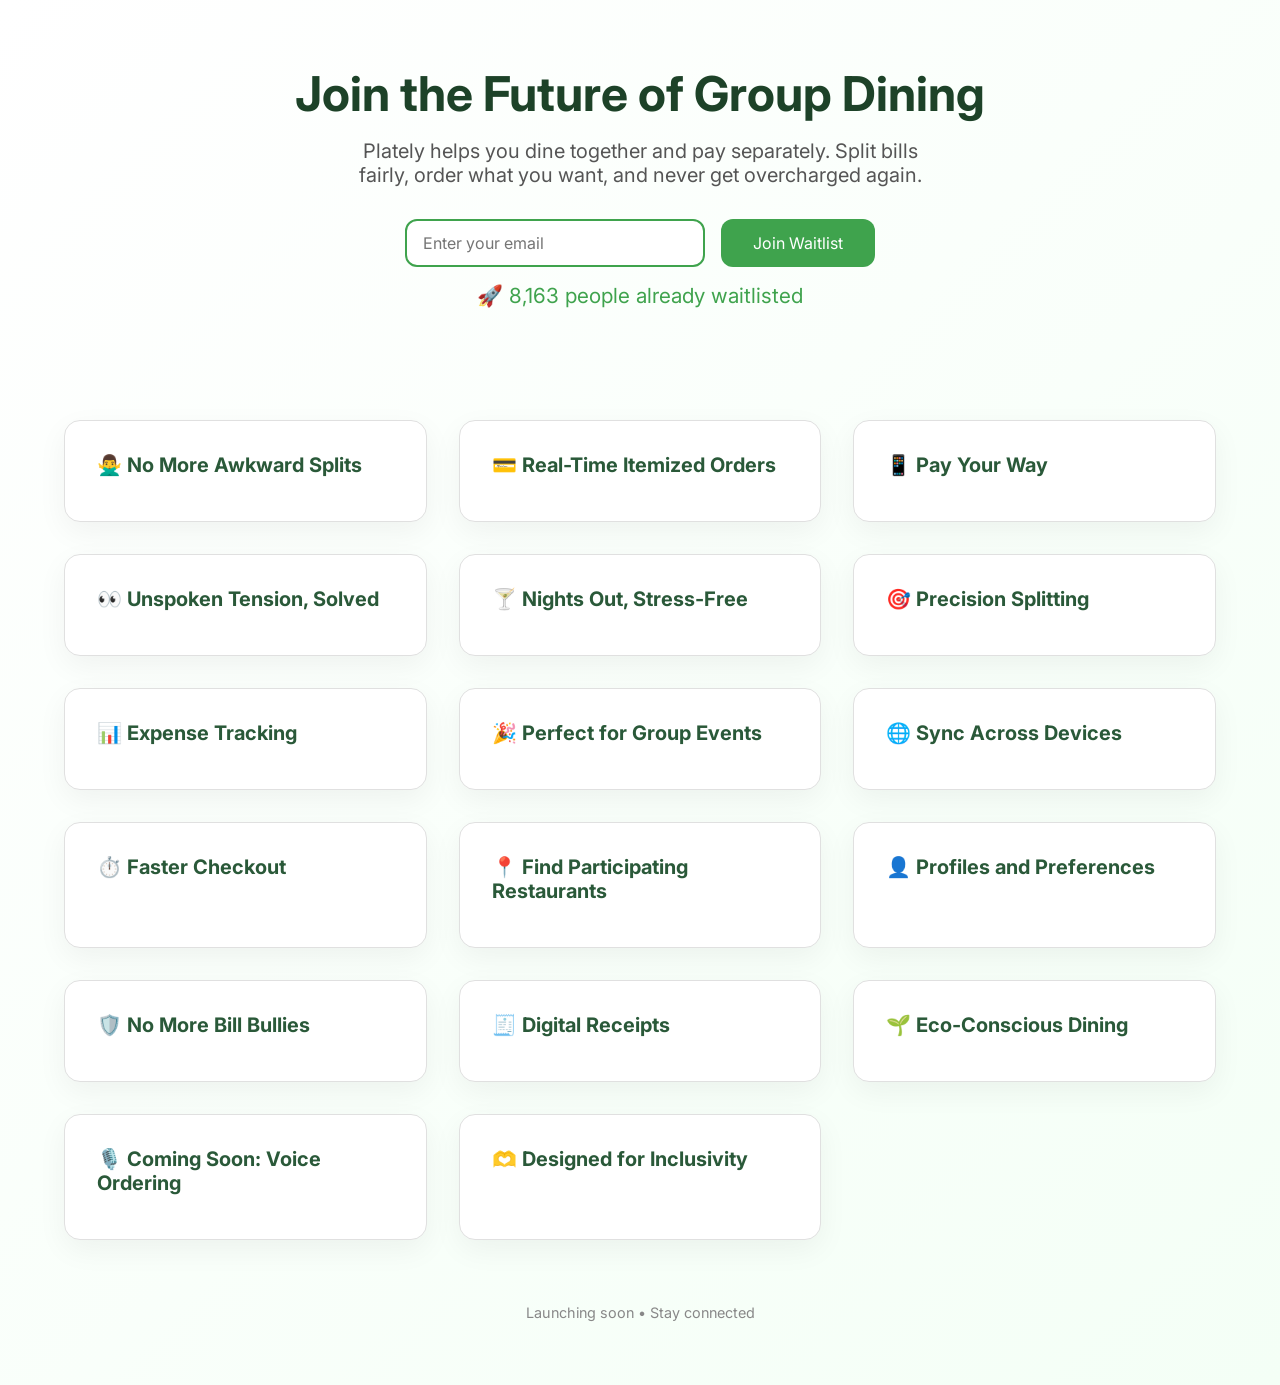
==== index.html @ 6f5aedf4 "Rename plately_waitlist_page-3.html to index.html" ====
<!DOCTYPE html>
<html lang="en">
<head>
  <meta charset="UTF-8" />
  <meta name="viewport" content="width=device-width, initial-scale=1.0" />
  <title>Plately – Group Dining Made Simple</title>
  <link href="https://fonts.googleapis.com/css2?family=Inter:wght@400;600;700&display=swap" rel="stylesheet">
  <style>
    * {
      box-sizing: border-box;
      margin: 0;
      padding: 0;
      font-family: 'Inter', sans-serif;
    }
    body {
      background: linear-gradient(135deg, #ffffff, #f4fff6);
      color: #1d4228;
      padding: 4rem 2rem;
    }
    header {
      text-align: center;
      padding-bottom: 3rem;
    }
    header h1 {
      font-size: 3rem;
      font-weight: 700;
      margin-bottom: 1rem;
    }
    header p {
      font-size: 1.25rem;
      color: #555;
      max-width: 600px;
      margin: 0 auto;
    }
    form {
      display: flex;
      justify-content: center;
      gap: 1rem;
      margin-top: 2rem;
      flex-wrap: wrap;
    }
    input[type="email"] {
      padding: 0.75rem 1rem;
      border-radius: 12px;
      border: 2px solid #3fa34d;
      font-size: 1rem;
      width: 300px;
    }
    button {
      background: #3fa34d;
      border: none;
      padding: 0.75rem 2rem;
      color: white;
      font-size: 1rem;
      border-radius: 12px;
      cursor: pointer;
      transition: background 0.3s ease;
    }
    button:hover {
      background: #34943f;
    }
    .waitlist-count {
      font-size: 1.3rem;
      color: #3fa34d;
      text-align: center;
      margin-top: 1rem;
    }
    .cards-grid {
      display: grid;
      grid-template-columns: repeat(auto-fit, minmax(300px, 1fr));
      gap: 2rem;
      margin-top: 4rem;
      padding: 0 2rem;
    }
    .card {
      background: #ffffff;
      border-radius: 16px;
      padding: 2rem;
      border: 1px solid #e0e0e0;
      box-shadow: 0 10px 30px rgba(0,0,0,0.05);
      cursor: pointer;
      transition: all 0.3s ease;
    }
    .card:hover {
      transform: translateY(-5px);
      box-shadow: 0 15px 35px rgba(0,0,0,0.08);
    }
    .card h3 {
      margin-bottom: 0.75rem;
      font-size: 1.25rem;
      color: #2a5939;
    }
    .card p {
      font-size: 1rem;
      color: #444;
      display: none;
    }
    .footer {
      text-align: center;
      margin-top: 4rem;
      font-size: 0.9rem;
      color: #888;
    }
  </style>
</head>
<body>
  <header>
    <h1>Join the Future of Group Dining</h1>
    <p>Plately helps you dine together and pay separately. Split bills fairly, order what you want, and never get overcharged again.</p>
    <form action="#">
      <input type="email" placeholder="Enter your email" required />
      <button type="submit">Join Waitlist</button>
    </form>
    <div class="waitlist-count">
      🚀 8,163 people already waitlisted
    </div>
  </header>

  <section class="cards-grid">
    <div class="card">
      <h3>🙅‍♂️ No More Awkward Splits</h3>
      <p>"I ordered water and fries… and somehow paid $42. Not anymore." Plately ensures you pay only for what you consume — and nothing more.</p>
    </div>
    <div class="card">
      <h3>💳 Real-Time Itemized Orders</h3>
      <p>Track your meal in real-time. When friends order shared items, tag who’s in. Everyone sees their own tab — no more mystery math.</p>
    </div>
    <div class="card">
      <h3>📱 Pay Your Way</h3>
      <p>“One person always pays and then gets ghosted in the group chat.” With Plately, everyone pays instantly — no more chasing people down.</p>
    </div>
    <div class="card">
      <h3>👀 Unspoken Tension, Solved</h3>
      <p>Remember that awkward eye contact with your friend when the check came? Plately ends silent guilt and social pressure.</p>
    </div>
    <div class="card">
      <h3>🍸 Nights Out, Stress-Free</h3>
      <p>Whether it’s cocktails or coffee, everyone orders on their own device and pays ahead. Spend less time calculating, more time vibing.</p>
    </div>
    <div class="card"><h3>🎯 Precision Splitting</h3><p>No guesswork. You know what you ordered, and you only pay for what you shared — down to the dollar.</p></div>
    <div class="card"><h3>📊 Expense Tracking</h3><p>See your dining history, spending habits, and shared bills all in one dashboard.</p></div>
    <div class="card"><h3>🎉 Perfect for Group Events</h3><p>Birthday dinner? Office lunch? Everyone pays their part in seconds. No organizer stress.</p></div>
    <div class="card"><h3>🌐 Sync Across Devices</h3><p>Start your order on your phone, finish it on your tablet — your group tab stays in sync.</p></div>
    <div class="card"><h3>⏱️ Faster Checkout</h3><p>No need to wait for the server with the check — pay through Plately and go.</p></div>
    <div class="card"><h3>📍 Find Participating Restaurants</h3><p>Use Plately’s map to find spots near you that support direct group ordering and splitting.</p></div>
    <div class="card"><h3>👤 Profiles and Preferences</h3><p>Set your dietary preferences, allergy warnings, and usual go-to picks for one-tap reordering.</p></div>
    <div class="card"><h3>🛡️ No More Bill Bullies</h3><p>We all know that one friend who orders big and splits evenly — Plately stops that cold.</p></div>
    <div class="card"><h3>🧾 Digital Receipts</h3><p>No paper, no problem. Get itemized digital receipts sent to your email instantly.</p></div>
    <div class="card"><h3>🌱 Eco-Conscious Dining</h3><p>Go paperless and reduce food waste with digital coordination and accurate ordering.</p></div>
    <div class="card"><h3>🎙️ Coming Soon: Voice Ordering</h3><p>“Add garlic fries to group” — we're building voice-command ordering. Get ready.</p></div>
    <div class="card"><h3>🫶 Designed for Inclusivity</h3><p>Split unevenly, let someone cover for another — flexible settings for real friendships.</p></div>
  </section>

  <div class="footer">
    Launching soon • Stay connected
  </div>

  <script>
    document.addEventListener("DOMContentLoaded", function () {
      let count = 8163;
      const display = document.querySelector('.waitlist-count');
      setInterval(() => {
        count++;
        display.textContent = `🚀 ${count.toLocaleString()} people already waitlisted`;
      }, 120000);

      const cards = document.querySelectorAll(".card");
      cards.forEach(card => {
        card.addEventListener("click", () => {
          const desc = card.querySelector("p");
          const isVisible = desc.style.display === "block";
          desc.style.display = isVisible ? "none" : "block";
        });
      });
    });
  </script>
</body>
</html>
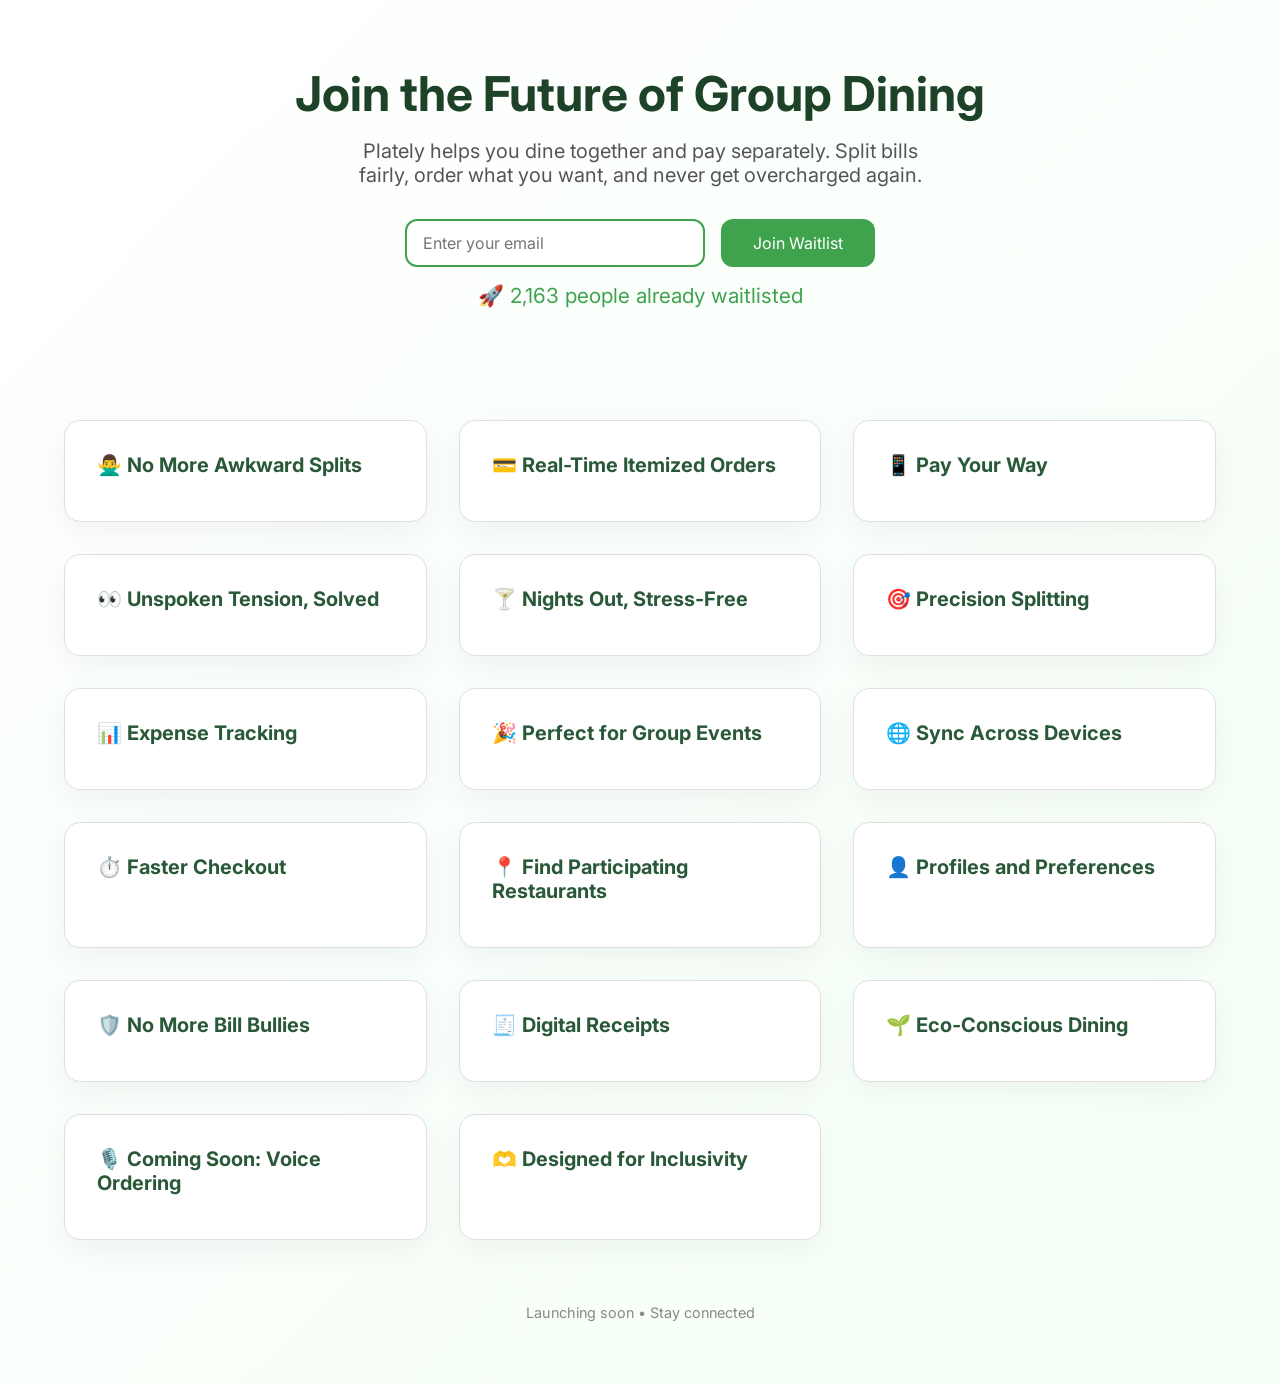
==== commit ac528d00: "index.html" ====
--- a/index.html
+++ b/index.html
@@ -112,7 +112,7 @@
       <button type="submit">Join Waitlist</button>
     </form>
     <div class="waitlist-count">
-      🚀 8,163 people already waitlisted
+      🚀 2,163 people already waitlisted
     </div>
   </header>
 
@@ -157,7 +157,7 @@
 
   <script>
     document.addEventListener("DOMContentLoaded", function () {
-      let count = 8163;
+      let count = 2163;
       const display = document.querySelector('.waitlist-count');
       setInterval(() => {
         count++;
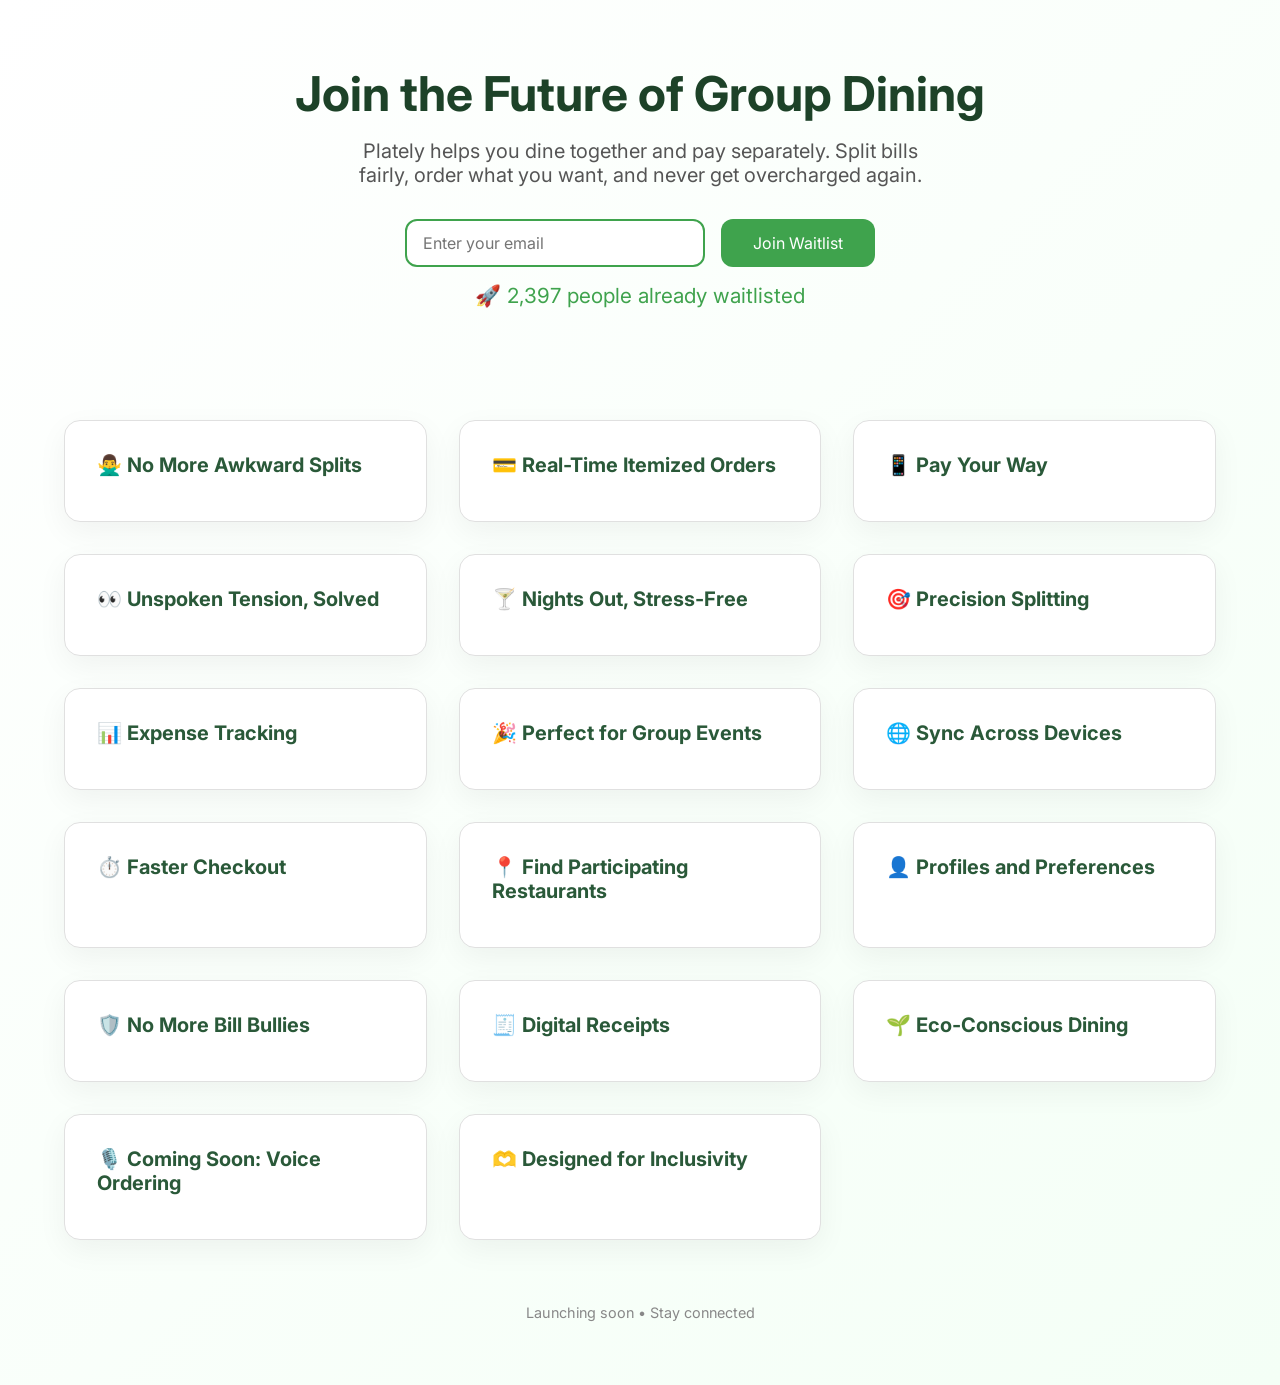
==== commit 4c05e576: "index.html" ====
--- a/index.html
+++ b/index.html
@@ -112,7 +112,7 @@
       <button type="submit">Join Waitlist</button>
     </form>
     <div class="waitlist-count">
-      🚀 2,163 people already waitlisted
+      🚀 2,397 people already waitlisted
     </div>
   </header>
 
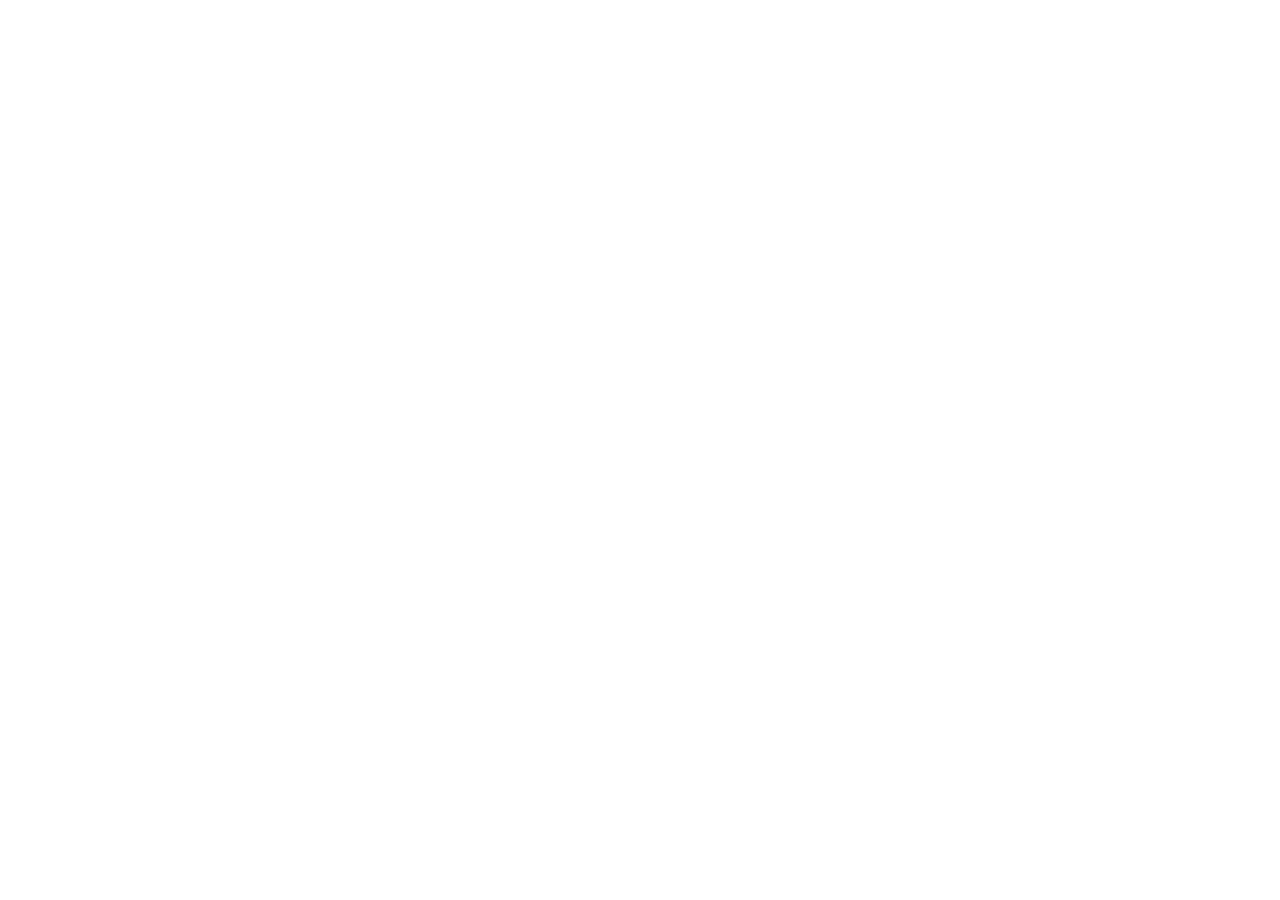
==== commit dd7db4ac: "Add files via upload" ====
--- a/index.html
+++ b/index.html
@@ -1,178 +1,20 @@
 <!DOCTYPE html>
-<html lang="en">
-<head>
-  <meta charset="UTF-8" />
-  <meta name="viewport" content="width=device-width, initial-scale=1.0" />
-  <title>Plately – Group Dining Made Simple</title>
-  <link href="https://fonts.googleapis.com/css2?family=Inter:wght@400;600;700&display=swap" rel="stylesheet">
-  <style>
-    * {
-      box-sizing: border-box;
-      margin: 0;
-      padding: 0;
-      font-family: 'Inter', sans-serif;
-    }
-    body {
-      background: linear-gradient(135deg, #ffffff, #f4fff6);
-      color: #1d4228;
-      padding: 4rem 2rem;
-    }
-    header {
-      text-align: center;
-      padding-bottom: 3rem;
-    }
-    header h1 {
-      font-size: 3rem;
-      font-weight: 700;
-      margin-bottom: 1rem;
-    }
-    header p {
-      font-size: 1.25rem;
-      color: #555;
-      max-width: 600px;
-      margin: 0 auto;
-    }
-    form {
-      display: flex;
-      justify-content: center;
-      gap: 1rem;
-      margin-top: 2rem;
-      flex-wrap: wrap;
-    }
-    input[type="email"] {
-      padding: 0.75rem 1rem;
-      border-radius: 12px;
-      border: 2px solid #3fa34d;
-      font-size: 1rem;
-      width: 300px;
-    }
-    button {
-      background: #3fa34d;
-      border: none;
-      padding: 0.75rem 2rem;
-      color: white;
-      font-size: 1rem;
-      border-radius: 12px;
-      cursor: pointer;
-      transition: background 0.3s ease;
-    }
-    button:hover {
-      background: #34943f;
-    }
-    .waitlist-count {
-      font-size: 1.3rem;
-      color: #3fa34d;
-      text-align: center;
-      margin-top: 1rem;
-    }
-    .cards-grid {
-      display: grid;
-      grid-template-columns: repeat(auto-fit, minmax(300px, 1fr));
-      gap: 2rem;
-      margin-top: 4rem;
-      padding: 0 2rem;
-    }
-    .card {
-      background: #ffffff;
-      border-radius: 16px;
-      padding: 2rem;
-      border: 1px solid #e0e0e0;
-      box-shadow: 0 10px 30px rgba(0,0,0,0.05);
-      cursor: pointer;
-      transition: all 0.3s ease;
-    }
-    .card:hover {
-      transform: translateY(-5px);
-      box-shadow: 0 15px 35px rgba(0,0,0,0.08);
-    }
-    .card h3 {
-      margin-bottom: 0.75rem;
-      font-size: 1.25rem;
-      color: #2a5939;
-    }
-    .card p {
-      font-size: 1rem;
-      color: #444;
-      display: none;
-    }
-    .footer {
-      text-align: center;
-      margin-top: 4rem;
-      font-size: 0.9rem;
-      color: #888;
-    }
-  </style>
-</head>
-<body>
-  <header>
-    <h1>Join the Future of Group Dining</h1>
-    <p>Plately helps you dine together and pay separately. Split bills fairly, order what you want, and never get overcharged again.</p>
-    <form action="#">
-      <input type="email" placeholder="Enter your email" required />
-      <button type="submit">Join Waitlist</button>
-    </form>
-    <div class="waitlist-count">
-      🚀 2,397 people already waitlisted
-    </div>
-  </header>
-
-  <section class="cards-grid">
-    <div class="card">
-      <h3>🙅‍♂️ No More Awkward Splits</h3>
-      <p>"I ordered water and fries… and somehow paid $42. Not anymore." Plately ensures you pay only for what you consume — and nothing more.</p>
-    </div>
-    <div class="card">
-      <h3>💳 Real-Time Itemized Orders</h3>
-      <p>Track your meal in real-time. When friends order shared items, tag who’s in. Everyone sees their own tab — no more mystery math.</p>
-    </div>
-    <div class="card">
-      <h3>📱 Pay Your Way</h3>
-      <p>“One person always pays and then gets ghosted in the group chat.” With Plately, everyone pays instantly — no more chasing people down.</p>
-    </div>
-    <div class="card">
-      <h3>👀 Unspoken Tension, Solved</h3>
-      <p>Remember that awkward eye contact with your friend when the check came? Plately ends silent guilt and social pressure.</p>
-    </div>
-    <div class="card">
-      <h3>🍸 Nights Out, Stress-Free</h3>
-      <p>Whether it’s cocktails or coffee, everyone orders on their own device and pays ahead. Spend less time calculating, more time vibing.</p>
-    </div>
-    <div class="card"><h3>🎯 Precision Splitting</h3><p>No guesswork. You know what you ordered, and you only pay for what you shared — down to the dollar.</p></div>
-    <div class="card"><h3>📊 Expense Tracking</h3><p>See your dining history, spending habits, and shared bills all in one dashboard.</p></div>
-    <div class="card"><h3>🎉 Perfect for Group Events</h3><p>Birthday dinner? Office lunch? Everyone pays their part in seconds. No organizer stress.</p></div>
-    <div class="card"><h3>🌐 Sync Across Devices</h3><p>Start your order on your phone, finish it on your tablet — your group tab stays in sync.</p></div>
-    <div class="card"><h3>⏱️ Faster Checkout</h3><p>No need to wait for the server with the check — pay through Plately and go.</p></div>
-    <div class="card"><h3>📍 Find Participating Restaurants</h3><p>Use Plately’s map to find spots near you that support direct group ordering and splitting.</p></div>
-    <div class="card"><h3>👤 Profiles and Preferences</h3><p>Set your dietary preferences, allergy warnings, and usual go-to picks for one-tap reordering.</p></div>
-    <div class="card"><h3>🛡️ No More Bill Bullies</h3><p>We all know that one friend who orders big and splits evenly — Plately stops that cold.</p></div>
-    <div class="card"><h3>🧾 Digital Receipts</h3><p>No paper, no problem. Get itemized digital receipts sent to your email instantly.</p></div>
-    <div class="card"><h3>🌱 Eco-Conscious Dining</h3><p>Go paperless and reduce food waste with digital coordination and accurate ordering.</p></div>
-    <div class="card"><h3>🎙️ Coming Soon: Voice Ordering</h3><p>“Add garlic fries to group” — we're building voice-command ordering. Get ready.</p></div>
-    <div class="card"><h3>🫶 Designed for Inclusivity</h3><p>Split unevenly, let someone cover for another — flexible settings for real friendships.</p></div>
-  </section>
-
-  <div class="footer">
-    Launching soon • Stay connected
-  </div>
-
-  <script>
-    document.addEventListener("DOMContentLoaded", function () {
-      let count = 2163;
-      const display = document.querySelector('.waitlist-count');
-      setInterval(() => {
-        count++;
-        display.textContent = `🚀 ${count.toLocaleString()} people already waitlisted`;
-      }, 120000);
-
-      const cards = document.querySelectorAll(".card");
-      cards.forEach(card => {
-        card.addEventListener("click", () => {
-          const desc = card.querySelector("p");
-          const isVisible = desc.style.display === "block";
-          desc.style.display = isVisible ? "none" : "block";
-        });
-      });
-    });
-  </script>
-</body>
+<html lang="en" class="dark">
+  <head>
+    <meta charset="UTF-8" />
+    <meta name="viewport" content="width=device-width, initial-scale=1.0, maximum-scale=1.0, user-scalable=no, viewport-fit=cover" />
+    <meta name="apple-mobile-web-app-capable" content="yes" />
+    <meta name="apple-mobile-web-app-status-bar-style" content="default" />
+    <meta name="theme-color" content="#0a0a0a" />
+    <title>Desq — Team Operating System</title>
+    <link href="https://fonts.googleapis.com/css2?family=Inter:wght@300;400;500;600;700&family=Poppins:wght@500;600;700&family=JetBrains+Mono:wght@400;500&display=swap" rel="stylesheet">
+    <script>
+      (function(){try{var t=localStorage.getItem('theme');if(t==='light')document.documentElement.classList.remove('dark');else document.documentElement.classList.add('dark');}catch(e){}})();
+    </script>
+  </head>
+  <body>
+    <div id="root"></div>
+    <script type="module" src="/src/main.tsx"></script>
+    <script type="text/javascript" src="https://replit.com/public/js/replit-dev-banner.js"></script>
+  </body>
 </html>
